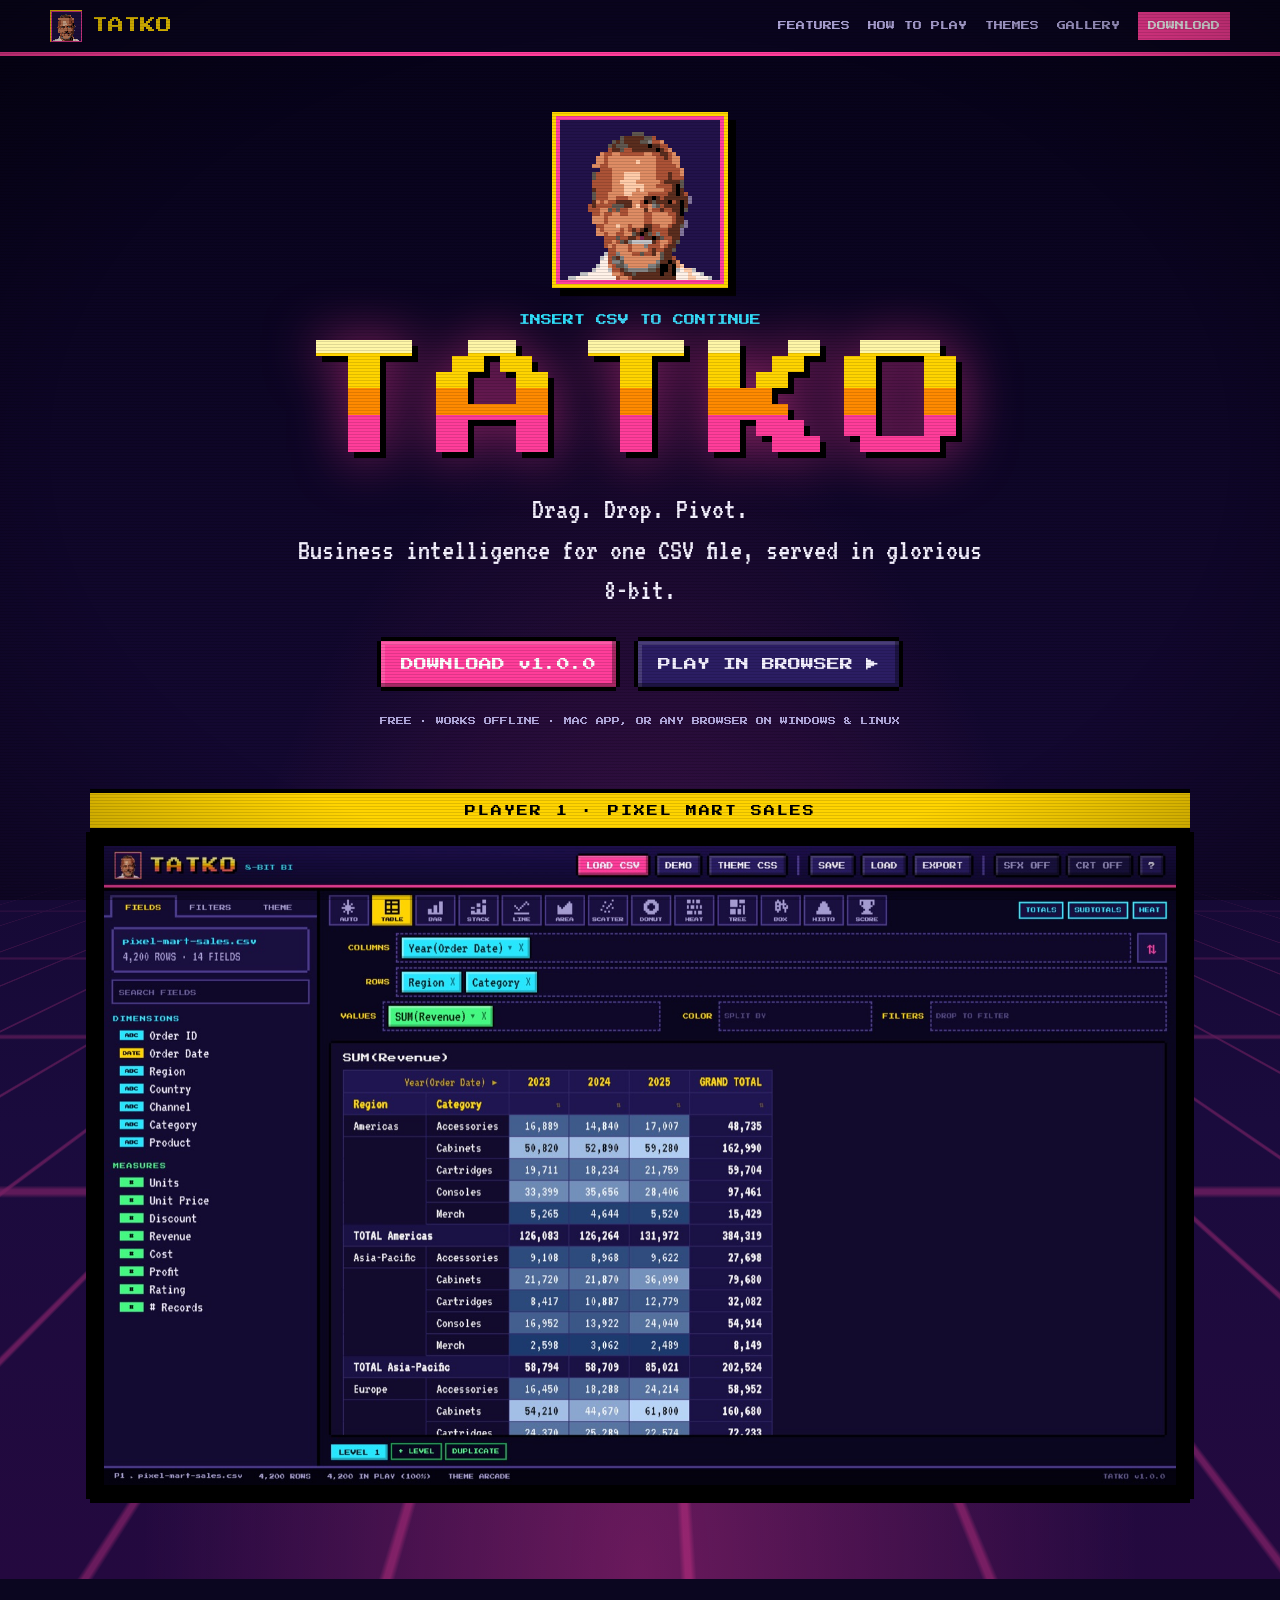
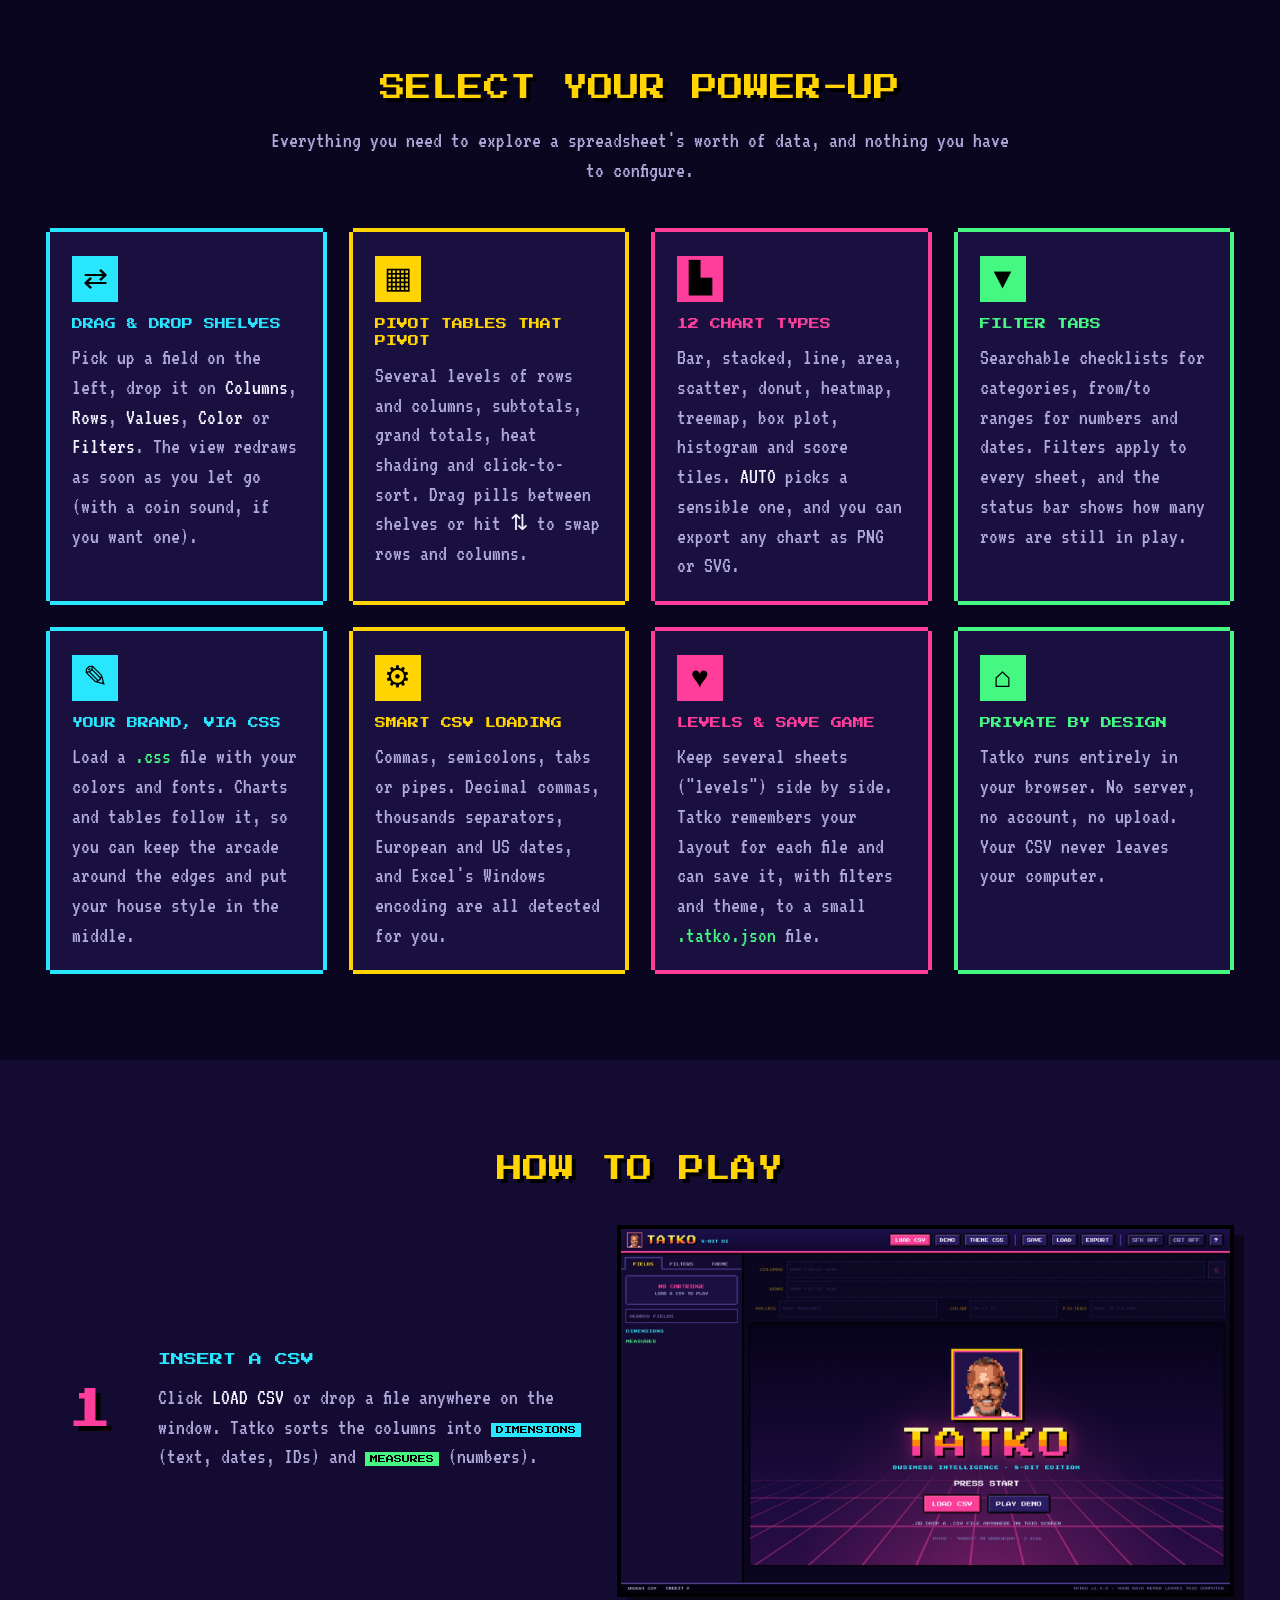
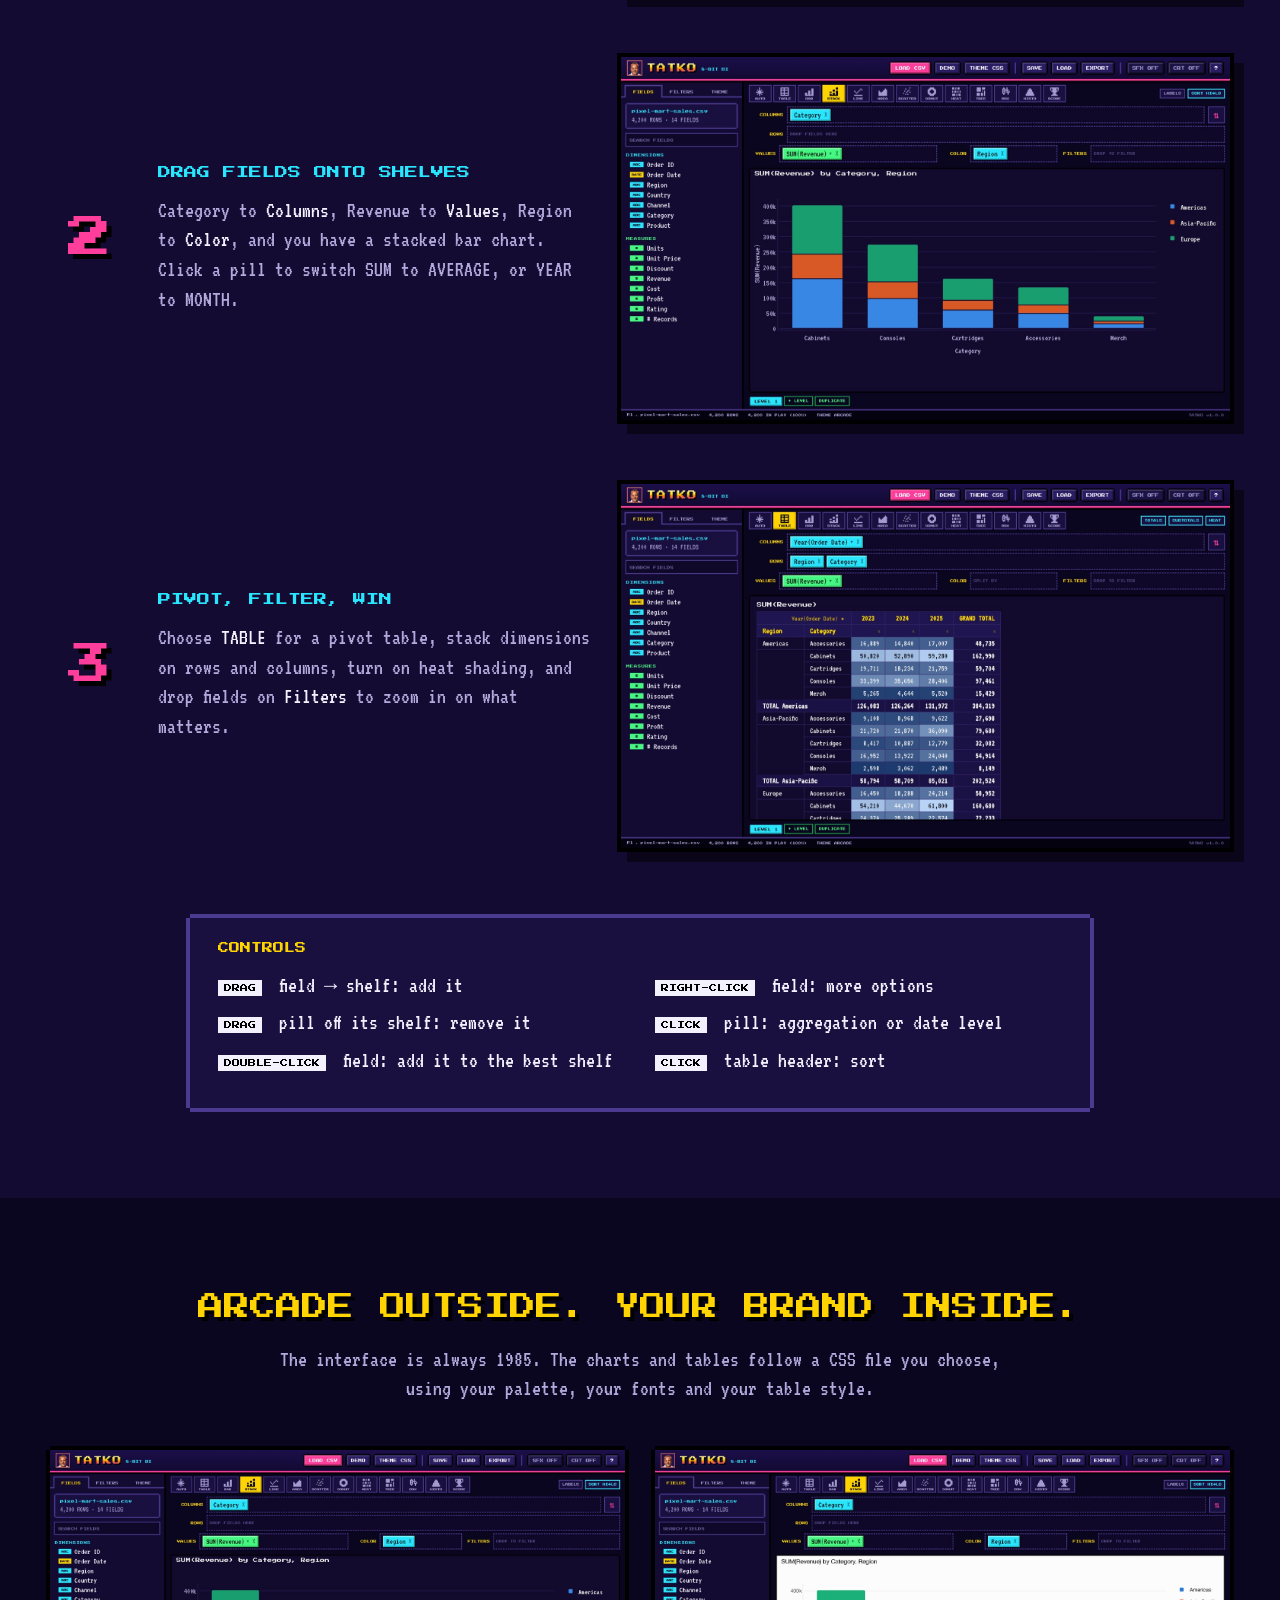
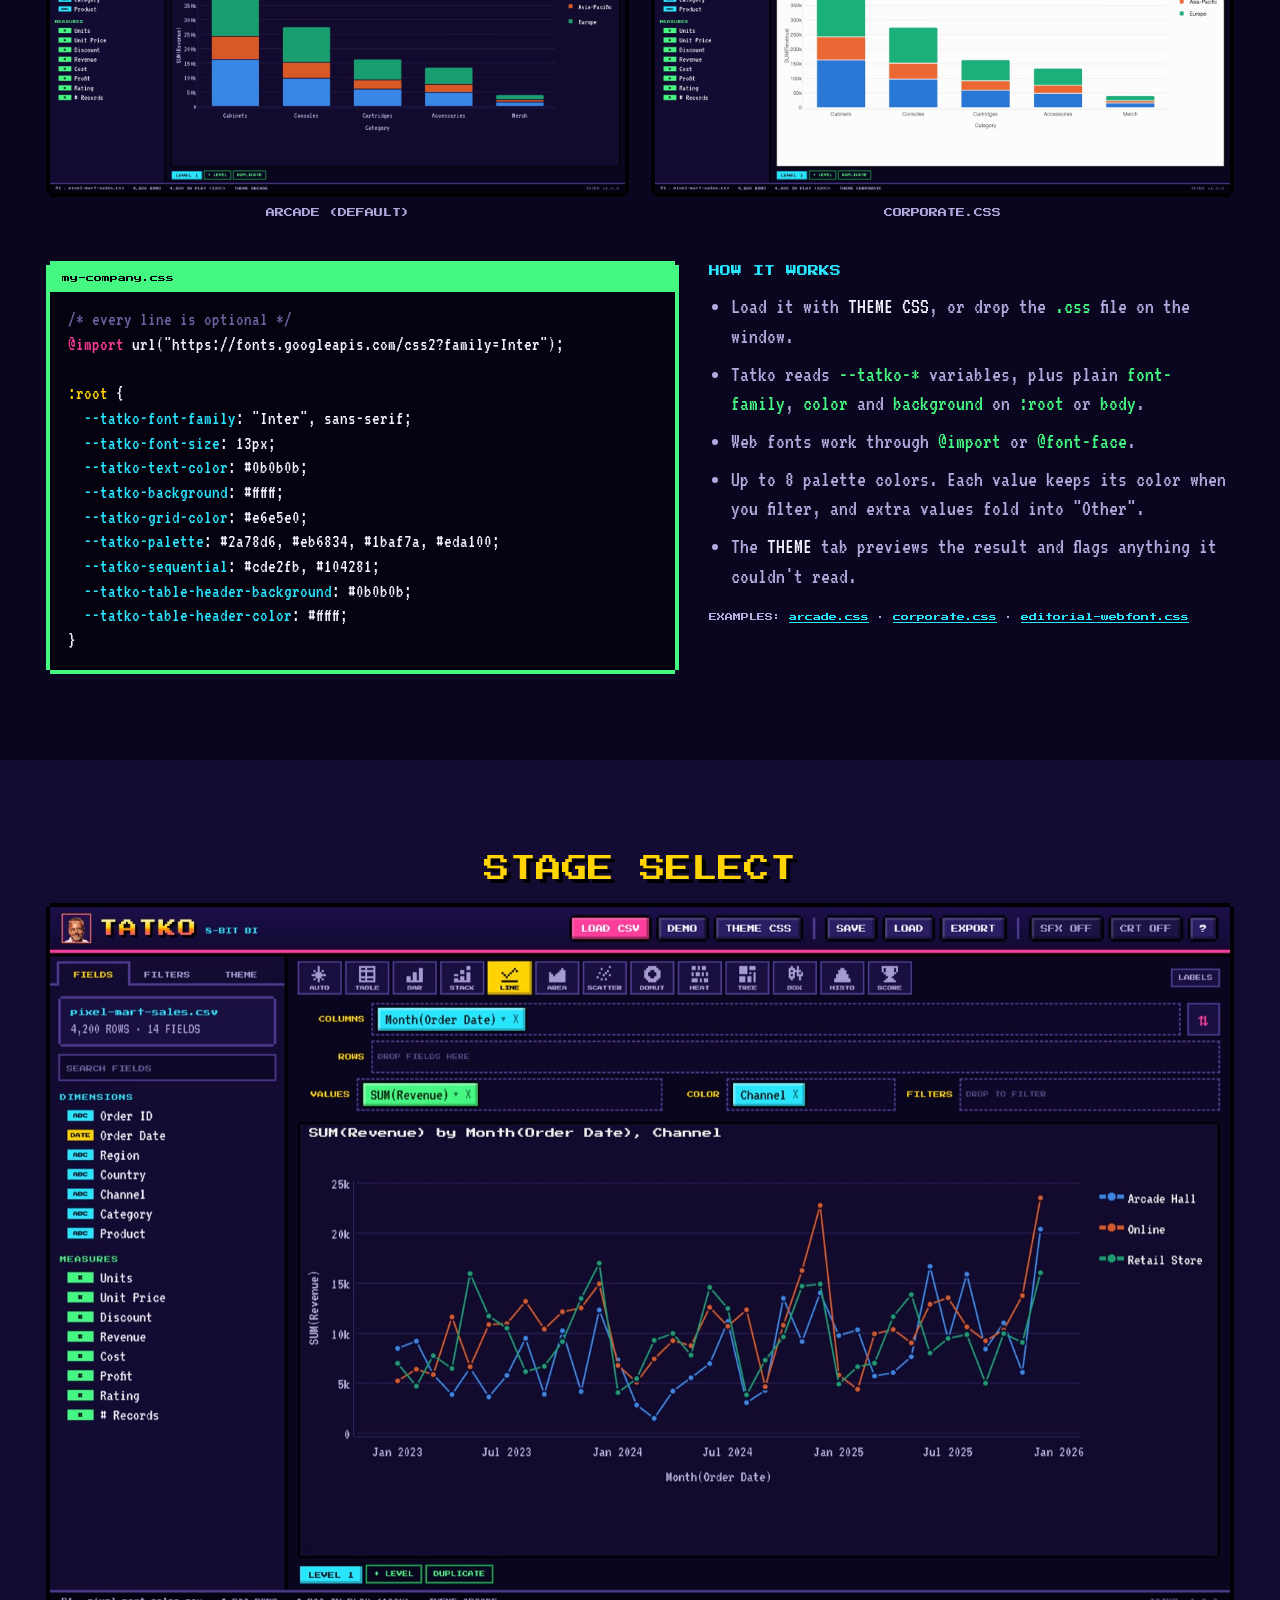
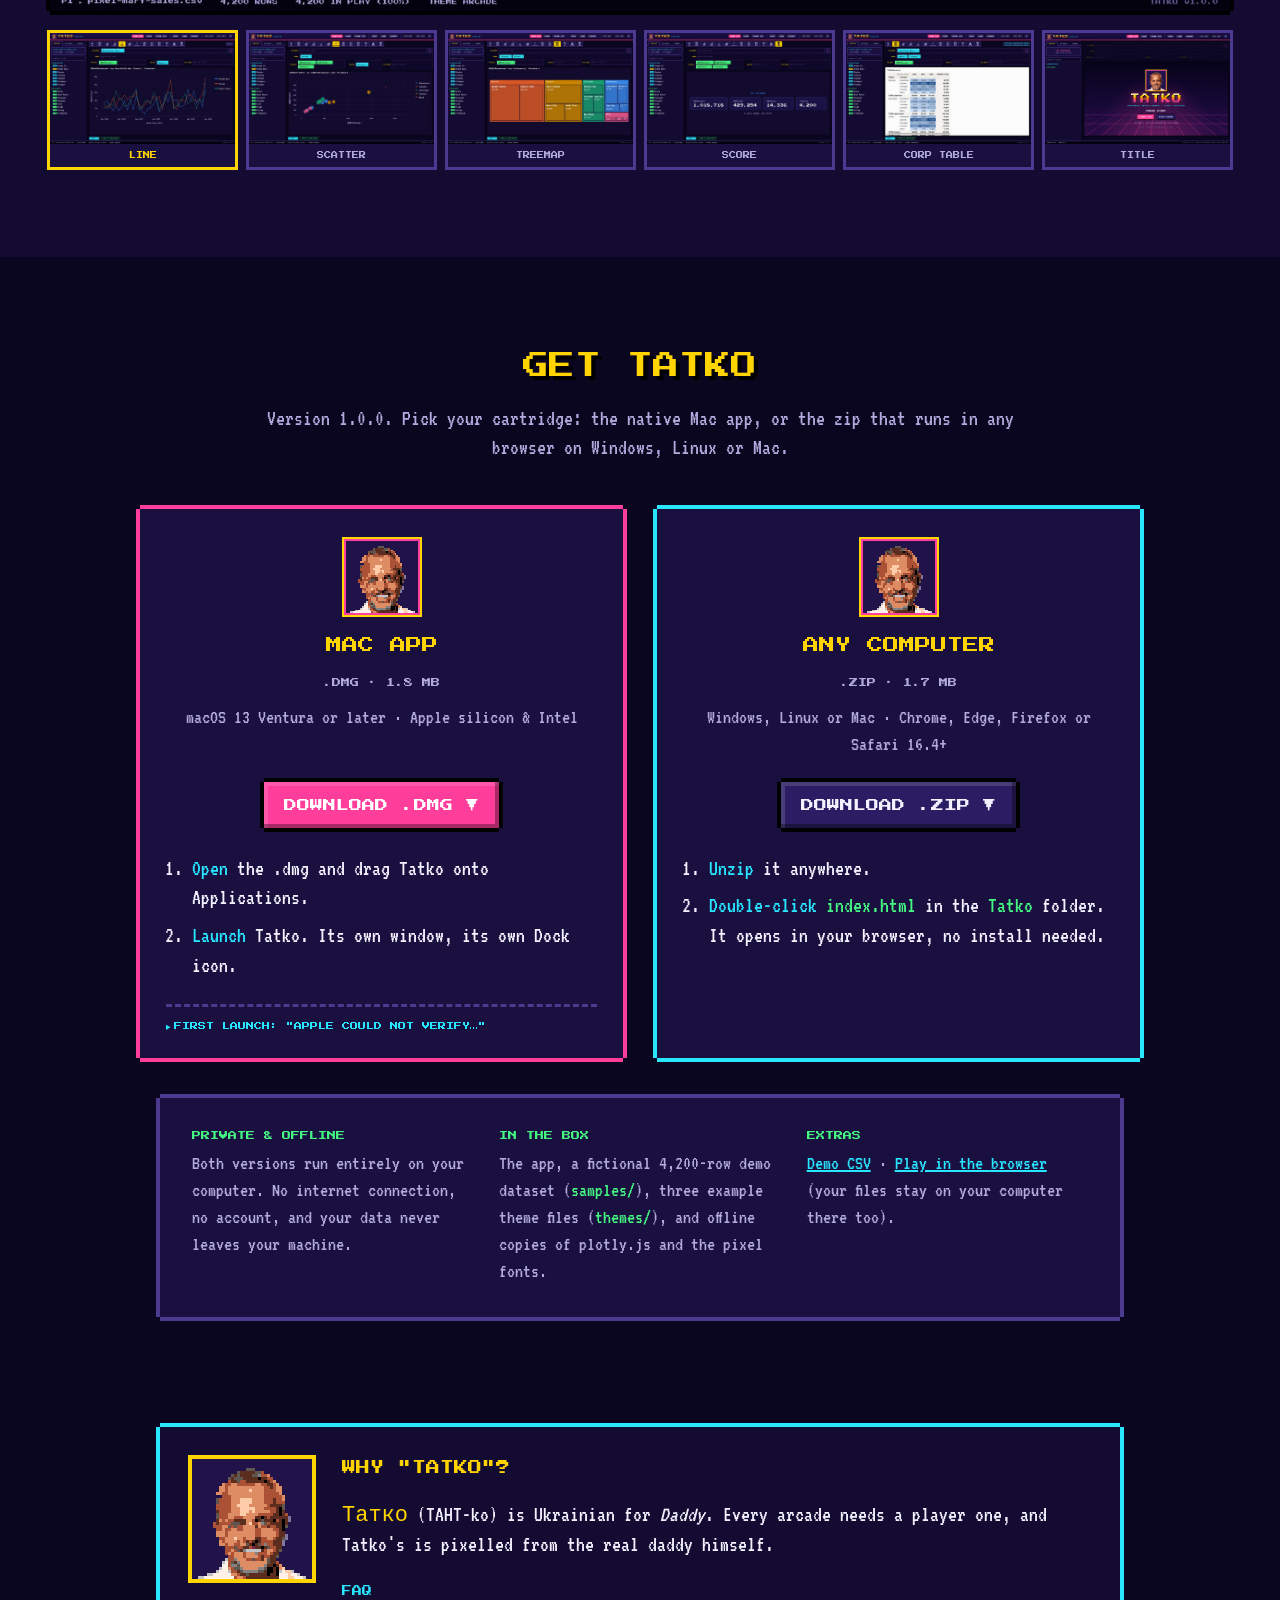
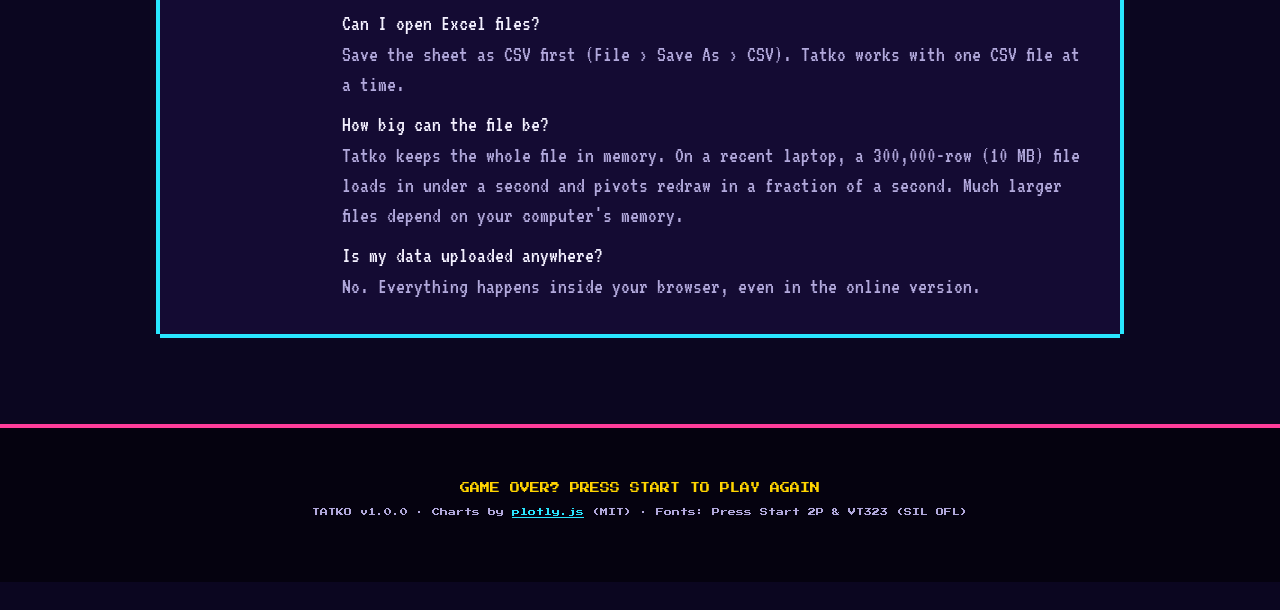
==== website/index.html @ 89f414cc "Tatko 1.0.0: 8-bit drag-and-drop BI for CSV files - Offline web app: CSV loading with type detection" ====
<!doctype html>
<html lang="en">
<head>
  <meta charset="utf-8">
  <meta name="viewport" content="width=device-width, initial-scale=1">
  <title>Tatko · 8-bit business intelligence for CSV files</title>
  <meta name="description" content="Tatko turns any CSV file into charts and pivot tables by drag and drop. Free, offline, private, and styled like a 1980s arcade game.">
  <meta property="og:title" content="Tatko · 8-bit BI for CSV files">
  <meta property="og:description" content="Drag. Drop. Pivot. Business intelligence for one CSV file, served in glorious 8-bit.">
  <meta property="og:image" content="assets/screens/table.jpg">
  <link rel="icon" href="assets/favicon.ico" sizes="any">
  <link rel="icon" type="image/png" sizes="32x32" href="assets/icon-32.png">
  <link rel="apple-touch-icon" href="assets/icon-180.png">
  <link rel="stylesheet" href="assets/fonts.css">
  <link rel="stylesheet" href="css/site.css">
</head>
<body>
  <a class="skip" href="#download">Skip to download</a>

  <header class="nav">
    <a class="nav-brand" href="#top"><img src="assets/icon-64.png" alt="" width="32" height="32"><span>TATKO</span></a>
    <nav class="nav-links" aria-label="Sections">
      <a href="#features">FEATURES</a>
      <a href="#how">HOW TO PLAY</a>
      <a href="#themes">THEMES</a>
      <a href="#gallery">GALLERY</a>
      <a class="nav-cta" href="#download">DOWNLOAD</a>
    </nav>
  </header>

  <main id="top">
    <!-- ============================================================ HERO -->
    <section class="hero">
      <div class="hero-grid" aria-hidden="true"></div>
      <div class="hero-inner">
        <img class="hero-sprite" src="assets/icon-256.png" alt="Tatko's pixel-art player one: a smiling man with grey hair and a white shirt" width="176" height="176">
        <p class="eyebrow blink">INSERT CSV TO CONTINUE</p>
        <h1 class="logo">TATKO</h1>
        <p class="tagline">Drag. Drop. Pivot.<br>Business intelligence for one CSV file, served in glorious <span class="nw">8-bit</span>.</p>
        <div class="cta-row">
          <a class="btn btn-primary big" href="#download">DOWNLOAD v<span data-version>1.0.0</span></a>
          <a class="btn big" href="play/index.html#demo&preset=table">PLAY IN BROWSER ▶</a>
        </div>
        <p class="fineprint">FREE · WORKS OFFLINE · MAC APP, OR ANY BROWSER ON WINDOWS &amp; LINUX</p>
      </div>
      <figure class="cabinet">
        <div class="cabinet-marquee">PLAYER 1 · PIXEL MART SALES</div>
        <div class="cabinet-screen"><img src="assets/screens/table.jpg" alt="Tatko pivot table: revenue by region and category in rows, years in columns, with heat shading, subtotals and grand totals" width="1600" height="955"></div>
      </figure>
    </section>

    <!-- ======================================================== FEATURES -->
    <section class="section" id="features">
      <h2 class="section-title"><span>SELECT YOUR POWER-UP</span></h2>
      <p class="lede">Everything you need to explore a spreadsheet's worth of data, and nothing you have to configure.</p>
      <div class="cards">
        <article class="card c-cyan">
          <div class="card-icon" aria-hidden="true">⇄</div>
          <h3>DRAG &amp; DROP SHELVES</h3>
          <p>Pick up a field on the left, drop it on <b>Columns</b>, <b>Rows</b>, <b>Values</b>, <b>Color</b> or <b>Filters</b>. The view redraws as soon as you let go (with a coin sound, if you want one).</p>
        </article>
        <article class="card c-yellow">
          <div class="card-icon" aria-hidden="true">▦</div>
          <h3>PIVOT TABLES THAT PIVOT</h3>
          <p>Several levels of rows and columns, subtotals, grand totals, heat shading and click-to-sort. Drag pills between shelves or hit <b>⇅</b> to swap rows and columns.</p>
        </article>
        <article class="card c-magenta">
          <div class="card-icon" aria-hidden="true">▙</div>
          <h3>12 CHART TYPES</h3>
          <p>Bar, stacked, line, area, scatter, donut, heatmap, treemap, box plot, histogram and score tiles. <b>AUTO</b> picks a sensible one, and you can export any chart as PNG or SVG.</p>
        </article>
        <article class="card c-green">
          <div class="card-icon" aria-hidden="true">▼</div>
          <h3>FILTER TABS</h3>
          <p>Searchable checklists for categories, from/to ranges for numbers and dates. Filters apply to every sheet, and the status bar shows how many rows are still in play.</p>
        </article>
        <article class="card c-cyan">
          <div class="card-icon" aria-hidden="true">✎</div>
          <h3>YOUR BRAND, VIA CSS</h3>
          <p>Load a <code>.css</code> file with your colors and fonts. Charts and tables follow it, so you can keep the arcade around the edges and put your house style in the middle.</p>
        </article>
        <article class="card c-yellow">
          <div class="card-icon" aria-hidden="true">⚙</div>
          <h3>SMART CSV LOADING</h3>
          <p>Commas, semicolons, tabs or pipes. Decimal commas, thousands separators, European and US dates, and Excel's Windows encoding are all detected for you.</p>
        </article>
        <article class="card c-magenta">
          <div class="card-icon" aria-hidden="true">♥</div>
          <h3>LEVELS &amp; SAVE GAME</h3>
          <p>Keep several sheets ("levels") side by side. Tatko remembers your layout for each file and can save it, with filters and theme, to a small <code>.tatko.json</code> file.</p>
        </article>
        <article class="card c-green">
          <div class="card-icon" aria-hidden="true">⌂</div>
          <h3>PRIVATE BY DESIGN</h3>
          <p>Tatko runs entirely in your browser. No server, no account, no upload. Your CSV never leaves your computer.</p>
        </article>
      </div>
    </section>

    <!-- ======================================================= HOW TO PLAY -->
    <section class="section alt" id="how">
      <h2 class="section-title"><span>HOW TO PLAY</span></h2>
      <ol class="steps">
        <li class="step">
          <div class="step-num">1</div>
          <div class="step-body">
            <h3>INSERT A CSV</h3>
            <p>Click <b>LOAD CSV</b> or drop a file anywhere on the window. Tatko sorts the columns into <span class="tag dim">DIMENSIONS</span> (text, dates, IDs) and <span class="tag mea">MEASURES</span> (numbers).</p>
          </div>
          <img src="assets/screens/splash.jpg" alt="Tatko title screen with a LOAD CSV button" loading="lazy" width="1600" height="955">
        </li>
        <li class="step">
          <div class="step-num">2</div>
          <div class="step-body">
            <h3>DRAG FIELDS ONTO SHELVES</h3>
            <p>Category to <b>Columns</b>, Revenue to <b>Values</b>, Region to <b>Color</b>, and you have a stacked bar chart. Click a pill to switch SUM to AVERAGE, or YEAR to MONTH.</p>
          </div>
          <img src="assets/screens/bar.jpg" alt="Stacked bar chart of revenue by category, split by region" loading="lazy" width="1600" height="955">
        </li>
        <li class="step">
          <div class="step-num">3</div>
          <div class="step-body">
            <h3>PIVOT, FILTER, WIN</h3>
            <p>Choose <b>TABLE</b> for a pivot table, stack dimensions on rows and columns, turn on heat shading, and drop fields on <b>Filters</b> to zoom in on what matters.</p>
          </div>
          <img src="assets/screens/table.jpg" alt="Pivot table with years in columns and region and category in rows" loading="lazy" width="1600" height="955">
        </li>
      </ol>
      <div class="controls">
        <h3>CONTROLS</h3>
        <ul>
          <li><kbd>DRAG</kbd> field → shelf: add it</li>
          <li><kbd>DRAG</kbd> pill off its shelf: remove it</li>
          <li><kbd>DOUBLE-CLICK</kbd> field: add it to the best shelf</li>
          <li><kbd>RIGHT-CLICK</kbd> field: more options</li>
          <li><kbd>CLICK</kbd> pill: aggregation or date level</li>
          <li><kbd>CLICK</kbd> table header: sort</li>
        </ul>
      </div>
    </section>

    <!-- ============================================================ THEMES -->
    <section class="section" id="themes">
      <h2 class="section-title"><span>ARCADE OUTSIDE. YOUR BRAND INSIDE.</span></h2>
      <p class="lede">The interface is always 1985. The charts and tables follow a CSS file you choose, using your palette, your fonts and your table style.</p>
      <div class="theme-split">
        <figure class="shot"><img src="assets/screens/bar.jpg" alt="Stacked bar chart in the default Arcade theme" loading="lazy" width="1600" height="955"><figcaption>ARCADE (DEFAULT)</figcaption></figure>
        <figure class="shot"><img src="assets/screens/corporate.jpg" alt="The same chart in the light Corporate theme" loading="lazy" width="1600" height="955"><figcaption>CORPORATE.CSS</figcaption></figure>
      </div>
      <div class="theme-code">
        <div class="code-box">
          <div class="code-head">my-company.css</div>
<pre><code><span class="c">/* every line is optional */</span>
<span class="k">@import</span> url("https://fonts.googleapis.com/css2?family=Inter");

<span class="s">:root</span> {
  <span class="p">--tatko-font-family</span>: "Inter", sans-serif;
  <span class="p">--tatko-font-size</span>: 13px;
  <span class="p">--tatko-text-color</span>: #0b0b0b;
  <span class="p">--tatko-background</span>: #ffffff;
  <span class="p">--tatko-grid-color</span>: #e6e5e0;
  <span class="p">--tatko-palette</span>: #2a78d6, #eb6834, #1baf7a, #eda100;
  <span class="p">--tatko-sequential</span>: #cde2fb, #104281;
  <span class="p">--tatko-table-header-background</span>: #0b0b0b;
  <span class="p">--tatko-table-header-color</span>: #ffffff;
}</code></pre>
        </div>
        <div class="theme-notes">
          <h3>HOW IT WORKS</h3>
          <ul>
            <li>Load it with <b>THEME CSS</b>, or drop the <code>.css</code> file on the window.</li>
            <li>Tatko reads <code>--tatko-*</code> variables, plus plain <code>font-family</code>, <code>color</code> and <code>background</code> on <code>:root</code> or <code>body</code>.</li>
            <li>Web fonts work through <code>@import</code> or <code>@font-face</code>.</li>
            <li>Up to 8 palette colors. Each value keeps its color when you filter, and extra values fold into "Other".</li>
            <li>The <b>THEME</b> tab previews the result and flags anything it couldn't read.</li>
          </ul>
          <p class="dl-themes">EXAMPLES:
            <a href="download/arcade.css" download>arcade.css</a> ·
            <a href="download/corporate.css" download>corporate.css</a> ·
            <a href="download/editorial-webfont.css" download>editorial-webfont.css</a></p>
        </div>
      </div>
    </section>

    <!-- =========================================================== GALLERY -->
    <section class="section alt" id="gallery">
      <h2 class="section-title"><span>STAGE SELECT</span></h2>
      <div class="gallery">
        <figure class="gallery-main"><img id="galleryMain" src="assets/screens/line.jpg" alt="Line chart of monthly revenue by sales channel" width="1600" height="955"></figure>
        <div class="gallery-thumbs" role="list">
          <button class="thumb is-active" role="listitem" data-src="assets/screens/line.jpg" data-alt="Line chart of monthly revenue by sales channel"><img src="assets/screens/line.jpg" alt="" loading="lazy" width="1600" height="955"><span>LINE</span></button>
          <button class="thumb" role="listitem" data-src="assets/screens/scatter.jpg" data-alt="Scatter plot of profit versus revenue per product, sized by units"><img src="assets/screens/scatter.jpg" alt="" loading="lazy" width="1600" height="955"><span>SCATTER</span></button>
          <button class="thumb" role="listitem" data-src="assets/screens/treemap.jpg" data-alt="Treemap of revenue by category and product"><img src="assets/screens/treemap.jpg" alt="" loading="lazy" width="1600" height="955"><span>TREEMAP</span></button>
          <button class="thumb" role="listitem" data-src="assets/screens/kpi.jpg" data-alt="Score tiles showing total revenue, profit, units and record count"><img src="assets/screens/kpi.jpg" alt="" loading="lazy" width="1600" height="955"><span>SCORE</span></button>
          <button class="thumb" role="listitem" data-src="assets/screens/corporate-table.jpg" data-alt="Pivot table in the Corporate theme"><img src="assets/screens/corporate-table.jpg" alt="" loading="lazy" width="1600" height="955"><span>CORP TABLE</span></button>
          <button class="thumb" role="listitem" data-src="assets/screens/splash.jpg" data-alt="Tatko title screen"><img src="assets/screens/splash.jpg" alt="" loading="lazy" width="1600" height="955"><span>TITLE</span></button>
        </div>
      </div>
    </section>

    <!-- ========================================================== DOWNLOAD -->
    <section class="section" id="download">
      <h2 class="section-title"><span>GET TATKO</span></h2>
      <p class="lede">Version <span data-version>1.0.0</span>. Pick your cartridge: the native Mac app, or the zip that runs in any browser on Windows, Linux or Mac.</p>
      <div class="platforms">
        <article class="platform p-mac">
          <img src="assets/icon-128.png" alt="" width="80" height="80" class="dl-icon">
          <h3>MAC APP</h3>
          <p class="dl-meta">.DMG · <span data-size-dmg>1.8 MB</span></p>
          <p class="platform-for">macOS 13 Ventura or later · Apple silicon &amp; Intel</p>
          <a class="btn btn-primary big" href="download/Tatko-latest.dmg" download>DOWNLOAD .DMG ▼</a>
          <ol class="install">
            <li><b>Open</b> the .dmg and drag Tatko onto Applications.</li>
            <li><b>Launch</b> Tatko. Its own window, its own Dock icon.</li>
          </ol>
          <details class="gatekeeper">
            <summary>FIRST LAUNCH: "APPLE COULD NOT VERIFY…"</summary>
            <p>Tatko isn't notarized by Apple yet, so macOS asks you to confirm once. Click <b>Done</b>, open <b>System Settings › Privacy &amp; Security</b>, scroll down and click <b>Open Anyway</b> next to Tatko. You won't be asked again.</p>
          </details>
        </article>
        <article class="platform p-zip">
          <img src="assets/icon-128.png" alt="" width="80" height="80" class="dl-icon">
          <h3>ANY COMPUTER</h3>
          <p class="dl-meta">.ZIP · <span data-size>1.7 MB</span></p>
          <p class="platform-for">Windows, Linux or Mac · Chrome, Edge, Firefox or Safari 16.4+</p>
          <a class="btn big" href="download/Tatko-latest.zip" download>DOWNLOAD .ZIP ▼</a>
          <ol class="install">
            <li><b>Unzip</b> it anywhere.</li>
            <li><b>Double-click</b> <code>index.html</code> in the <code>Tatko</code> folder. It opens in your browser, no install needed.</li>
          </ol>
        </article>
      </div>
      <div class="download dl-extra">
        <div class="dl-grid">
          <div>
            <h3>PRIVATE &amp; OFFLINE</h3>
            <p>Both versions run entirely on your computer. No internet connection, no account, and your data never leaves your machine.</p>
          </div>
          <div>
            <h3>IN THE BOX</h3>
            <p>The app, a fictional 4,200-row demo dataset (<code>samples/</code>), three example theme files (<code>themes/</code>), and offline copies of plotly.js and the pixel fonts.</p>
          </div>
          <div>
            <h3>EXTRAS</h3>
            <p><a href="download/pixel-mart-sales.csv" download>Demo CSV</a> · <a href="play/index.html">Play in the browser</a> (your files stay on your computer there too).</p>
          </div>
        </div>
      </div>
    </section>

    <!-- ============================================================ ABOUT -->
    <section class="section about">
      <div class="about-box">
        <img src="assets/tatko-sprite.png" alt="" width="120" height="120" class="about-sprite">
        <div>
          <h2>WHY "TATKO"?</h2>
          <p><b lang="uk">Татко</b> (TAHT-ko) is Ukrainian for <i>Daddy</i>. Every arcade needs a player one, and Tatko's is pixelled from the real daddy himself.</p>
          <h3>FAQ</h3>
          <dl class="faq">
            <dt>Can I open Excel files?</dt><dd>Save the sheet as CSV first (File › Save As › CSV). Tatko works with one CSV file at a time.</dd>
            <dt>How big can the file be?</dt><dd>Tatko keeps the whole file in memory. On a recent laptop, a 300,000-row (10 MB) file loads in under a second and pivots redraw in a fraction of a second. Much larger files depend on your computer's memory.</dd>
            <dt>Is my data uploaded anywhere?</dt><dd>No. Everything happens inside your browser, even in the online version.</dd>
          </dl>
        </div>
      </div>
    </section>
  </main>

  <footer class="footer">
    <p class="blink">GAME OVER? PRESS START TO PLAY AGAIN</p>
    <p>TATKO v<span data-version>1.0.0</span> · Charts by <a href="https://plotly.com/javascript/">plotly.js</a> (MIT) · Fonts: Press Start 2P &amp; VT323 (SIL OFL)</p>
  </footer>

  <div class="crt" aria-hidden="true"></div>
  <div id="cheat" class="cheat" hidden>+30 LIVES</div>

  <script>
    // Gallery: click a thumbnail to show it big.
    document.querySelectorAll('.thumb').forEach(function (b) {
      b.addEventListener('click', function () {
        var main = document.getElementById('galleryMain');
        main.src = b.dataset.src; main.alt = b.dataset.alt;
        document.querySelectorAll('.thumb').forEach(function (t) { t.classList.toggle('is-active', t === b); });
      });
    });
    // You know the code.
    (function () {
      var seq = ['ArrowUp','ArrowUp','ArrowDown','ArrowDown','ArrowLeft','ArrowRight','ArrowLeft','ArrowRight','b','a'], pos = 0;
      window.addEventListener('keydown', function (e) {
        pos = e.key === seq[pos] ? pos + 1 : (e.key === seq[0] ? 1 : 0);
        if (pos === seq.length) {
          pos = 0;
          var c = document.getElementById('cheat'); c.hidden = false;
          setTimeout(function () { c.hidden = true; }, 2200);
        }
      });
    })();
  </script>
</body>
</html>
---- website/assets/fonts.css ----
/* Generated by tools/build.py - fonts under the SIL Open Font License (see fonts/). */
@font-face { font-family: 'Press Start 2P'; src: url([data-uri]) format('truetype'); font-display: block; }
@font-face { font-family: 'VT323'; src: url([data-uri]) format('truetype'); font-display: block; }
---- website/css/site.css ----
/* Tatko website - same arcade palette as the app. */
:root {
  --bg: #0b0620;
  --bg2: #140b33;
  --panel: #1a1040;
  --border: #4b3a8f;
  --ink: #f4f1ff;
  --ink-dim: #b2a9dc;
  --cyan: #29e6ff;
  --green: #45f882;
  --yellow: #ffd400;
  --magenta: #ff3d9a;
  --px: 4px;
  --pixel: 'Press Start 2P', 'Courier New', monospace;
  --term: 'VT323', 'Courier New', monospace;
  color-scheme: dark;
}
* { box-sizing: border-box; }
html { scroll-behavior: smooth; }
body {
  margin: 0; background: var(--bg); color: var(--ink);
  font-family: var(--term); font-size: 22px; line-height: 1.35;
  overflow-x: hidden;
}
img { max-width: 100%; height: auto; display: block; }
a { color: var(--cyan); }
a:hover { color: var(--yellow); }
code { font-family: var(--term); color: var(--green); }
:focus-visible { outline: 3px solid var(--yellow); outline-offset: 3px; }
::selection { background: var(--magenta); color: #fff; }
.skip { position: absolute; left: -999px; top: 8px; background: var(--yellow); color: #000; padding: 8px; font-family: var(--pixel); font-size: 10px; z-index: 100; }
.skip:focus { left: 8px; }
.blink { animation: blink 1.1s steps(1) infinite; }
@keyframes blink { 50% { opacity: 0; } }

.px, .btn, .card, .code-box, .download, .about-box, .cabinet-screen, .shot img, .gallery-main, .controls {
  --pc: var(--border);
  box-shadow: 0 calc(-1 * var(--px)) 0 0 var(--pc), 0 var(--px) 0 0 var(--pc), calc(-1 * var(--px)) 0 0 0 var(--pc), var(--px) 0 0 0 var(--pc);
}

/* nav */
.nav {
  position: sticky; top: 0; z-index: 50; display: flex; align-items: center; gap: 20px;
  padding: 10px max(16px, calc((100vw - 1180px) / 2));
  background: rgba(11, 6, 32, .92); border-bottom: 4px solid var(--magenta); backdrop-filter: blur(4px);
}
.nav-brand { display: flex; align-items: center; gap: 10px; text-decoration: none; font-family: var(--pixel); font-size: 16px; color: var(--yellow); }
.nav-brand img { image-rendering: pixelated; }
.nav-links { display: flex; gap: 18px; margin-left: auto; align-items: center; flex-wrap: wrap; }
.nav-links a { font-family: var(--pixel); font-size: 9px; color: var(--ink-dim); text-decoration: none; }
.nav-links a:hover { color: var(--yellow); }
.nav-links .nav-cta { color: #fff; background: var(--magenta); padding: 8px 10px; }

/* buttons */
.btn {
  --pc: #000; display: inline-block; font-family: var(--pixel); font-size: 11px; line-height: 1; text-decoration: none;
  color: var(--ink); background: #2b1d63; padding: 13px 16px 12px; margin: var(--px);
  box-shadow: 0 calc(-1 * var(--px)) 0 0 var(--pc), 0 var(--px) 0 0 var(--pc), calc(-1 * var(--px)) 0 0 0 var(--pc), var(--px) 0 0 0 var(--pc),
              inset -4px -4px 0 rgba(0, 0, 0, .35), inset 4px 4px 0 rgba(255, 255, 255, .14);
}
.btn:hover { color: var(--yellow); background: #3a2783; }
.btn:active { transform: translateY(2px); }
.btn-primary { background: var(--magenta); color: #fff; }
.btn-primary:hover { background: #ff63b0; color: #fff; }
.btn.big { font-size: 13px; padding: 17px 20px 16px; }

/* hero */
.hero { position: relative; overflow: hidden; padding: 56px 16px 80px; text-align: center;
  background: radial-gradient(ellipse at 50% 100%, rgba(255, 61, 154, .32), transparent 55%), linear-gradient(180deg, #07031a 0%, #1a0b3d 70%, #24093f 100%); }
.hero-grid {
  position: absolute; left: -50%; right: -50%; bottom: 0; height: 46%;
  background-image: linear-gradient(rgba(255, 61, 154, .7) 2px, transparent 2px), linear-gradient(90deg, rgba(255, 61, 154, .7) 2px, transparent 2px);
  background-size: 56px 56px; transform: perspective(300px) rotateX(62deg); transform-origin: 50% 0;
  animation: grid 1.3s linear infinite; opacity: .45; mask-image: linear-gradient(transparent, #000 35%);
}
@keyframes grid { to { background-position: 0 56px; } }
.hero-inner, .cabinet { position: relative; }
.hero-sprite { margin: 0 auto; width: 176px; image-rendering: pixelated; filter: drop-shadow(8px 8px 0 #000); animation: bob 1.6s steps(2) infinite; }
@keyframes bob { 50% { transform: translateY(-8px); } }
.eyebrow { font-family: var(--pixel); font-size: 11px; color: var(--cyan); margin: 26px 0 8px; }
.logo {
  margin: 0; font-family: var(--pixel); font-weight: normal; font-size: clamp(54px, 12vw, 128px); letter-spacing: 8px; line-height: 1.05;
  background: repeating-linear-gradient(180deg, #fff6a8 0 12%, var(--yellow) 12% 38%, #ff8a00 38% 58%, var(--magenta) 58% 100%);
  -webkit-background-clip: text; background-clip: text; color: transparent;
  filter: drop-shadow(6px 6px 0 #000) drop-shadow(0 0 26px rgba(255, 61, 154, .55));
}
.tagline { font-size: clamp(22px, 3vw, 30px); max-width: 760px; margin: 18px auto 26px; }
.cta-row { display: flex; gap: 14px; justify-content: center; flex-wrap: wrap; }
.fineprint { font-family: var(--pixel); font-size: 8px; line-height: 2; color: var(--ink-dim); margin-top: 22px; }

.cabinet { max-width: 1100px; margin: 64px auto 0; }
.cabinet-marquee {
  font-family: var(--pixel); font-size: 11px; color: #000; background: var(--yellow); padding: 12px; letter-spacing: 2px;
  box-shadow: 0 -4px 0 #000, inset 0 -4px 0 rgba(0, 0, 0, .2);
}
.cabinet-screen { --pc: #000; background: #000; padding: 14px; }
.cabinet-screen img { width: 100%; }

/* sections */
.section { padding: 90px max(16px, calc((100vw - 1180px) / 2)); }
.section.alt { background: var(--bg2); }
.section-title { font-family: var(--pixel); font-weight: normal; font-size: clamp(16px, 2.6vw, 26px); color: var(--yellow); text-align: center; margin: 0 0 18px; line-height: 1.5; }
.section-title span { text-shadow: 4px 4px 0 #000; }
.lede { text-align: center; color: var(--ink-dim); max-width: 760px; margin: 0 auto 46px; }

.cards { display: grid; grid-template-columns: repeat(auto-fit, minmax(250px, 1fr)); gap: 30px; }
.card { background: var(--panel); padding: 24px 22px 20px; }
.card h3 { font-family: var(--pixel); font-weight: normal; font-size: 11px; line-height: 1.6; margin: 14px 0 10px; }
.card p { margin: 0; color: var(--ink-dim); }
.card b { color: var(--ink); font-weight: normal; }
.card-icon { width: 46px; height: 46px; display: flex; align-items: center; justify-content: center; font-size: 30px; color: #000; }
.c-cyan { --pc: var(--cyan); } .c-cyan .card-icon { background: var(--cyan); } .c-cyan h3 { color: var(--cyan); }
.c-yellow { --pc: var(--yellow); } .c-yellow .card-icon { background: var(--yellow); } .c-yellow h3 { color: var(--yellow); }
.c-magenta { --pc: var(--magenta); } .c-magenta .card-icon { background: var(--magenta); } .c-magenta h3 { color: var(--magenta); }
.c-green { --pc: var(--green); } .c-green .card-icon { background: var(--green); } .c-green h3 { color: var(--green); }

/* steps */
.steps { list-style: none; padding: 0; margin: 40px 0 0; display: grid; gap: 64px; }
.step { display: grid; grid-template-columns: 80px minmax(0, 1fr) minmax(0, 1.4fr); gap: 28px; align-items: center; }
.step img { box-shadow: 0 0 0 4px #000, 10px 10px 0 4px rgba(0, 0, 0, .5); }
.step-num { font-family: var(--pixel); font-size: 44px; color: var(--magenta); text-shadow: 5px 5px 0 #000; text-align: center; }
.step h3 { font-family: var(--pixel); font-weight: normal; font-size: 13px; color: var(--cyan); margin: 0 0 12px; line-height: 1.6; }
.step p { margin: 0; color: var(--ink-dim); }
.step b { color: var(--ink); font-weight: normal; }
.tag { font-family: var(--pixel); font-size: 8px; padding: 3px 5px; color: #000; white-space: nowrap; }
.tag.dim { background: var(--cyan); } .tag.mea { background: var(--green); }
.controls { --pc: var(--border); background: var(--panel); margin: 70px auto 0; max-width: 900px; padding: 24px 28px; }
.controls h3 { font-family: var(--pixel); font-weight: normal; font-size: 11px; color: var(--yellow); margin: 0 0 14px; }
.controls ul { margin: 0; padding: 0; list-style: none; columns: 2 300px; column-gap: 30px; }
.controls li { margin-bottom: 8px; break-inside: avoid; }
kbd { font-family: var(--pixel); font-size: 8px; background: var(--ink); color: #000; padding: 4px 6px; margin-right: 8px; }

/* themes */
.theme-split { display: grid; grid-template-columns: 1fr 1fr; gap: 30px; margin-bottom: 46px; }
.shot { margin: 0; }
.shot img { --pc: #000; }
.shot figcaption { font-family: var(--pixel); font-size: 9px; color: var(--ink-dim); margin-top: 14px; text-align: center; }
.theme-code { display: grid; grid-template-columns: minmax(0, 1.2fr) minmax(0, 1fr); gap: 34px; align-items: start; }
.code-box { --pc: var(--green); background: #05020f; }
.code-head { font-family: var(--pixel); font-size: 8px; color: #000; background: var(--green); padding: 8px 12px; }
.code-box pre { margin: 0; padding: 16px 18px; overflow-x: auto; font-size: 19px; line-height: 1.3; }
.code-box code { color: var(--ink); }
.code-box .c { color: #6c62a0; } .code-box .k { color: var(--magenta); } .code-box .s { color: var(--yellow); } .code-box .p { color: var(--cyan); }
.theme-notes h3 { font-family: var(--pixel); font-weight: normal; font-size: 11px; color: var(--cyan); margin: 0 0 12px; }
.theme-notes ul { margin: 0; padding-left: 22px; color: var(--ink-dim); }
.theme-notes li { margin-bottom: 8px; }
.theme-notes b { color: var(--ink); font-weight: normal; }
.dl-themes { font-family: var(--pixel); font-size: 8px; line-height: 2.2; color: var(--ink-dim); margin-top: 18px; }

/* gallery */
.gallery { display: grid; gap: 22px; }
.gallery-main { --pc: #000; margin: 0; background: #000; }
.gallery-thumbs { display: grid; grid-template-columns: repeat(6, 1fr); gap: 14px; }
.thumb { padding: 0; border: 0; background: var(--panel); cursor: pointer; color: var(--ink-dim); box-shadow: 0 0 0 3px var(--border); }
.thumb span { display: block; font-family: var(--pixel); font-size: 7px; padding: 8px 4px; }
.thumb:hover, .thumb.is-active { box-shadow: 0 0 0 3px var(--yellow); color: var(--yellow); }
.thumb img { aspect-ratio: 1600 / 955; object-fit: cover; }

/* download */
.download { --pc: var(--magenta); background: var(--panel); max-width: 960px; margin: 0 auto; padding: 32px; }
.download-main { display: flex; align-items: center; gap: 22px; flex-wrap: wrap; }
.download-main .btn { margin-left: auto; }
.dl-icon { image-rendering: pixelated; }
.dl-name { font-family: var(--pixel); font-size: 18px; color: var(--yellow); }
.dl-meta { font-family: var(--pixel); font-size: 9px; color: var(--ink-dim); margin-top: 10px; }
.install { margin: 30px 0; padding-left: 26px; }
.install li { margin-bottom: 8px; }
.install b { color: var(--cyan); font-weight: normal; }
.dl-grid { display: grid; grid-template-columns: repeat(3, 1fr); gap: 26px; border-top: 3px dashed var(--border); padding-top: 22px; }
.dl-grid h3 { font-family: var(--pixel); font-weight: normal; font-size: 9px; color: var(--green); margin: 0 0 8px; }
.dl-grid p { margin: 0; font-size: 20px; color: var(--ink-dim); }

/* about */
.about { padding-top: 20px; }
.about-box { --pc: var(--cyan); background: var(--bg2); max-width: 960px; margin: 0 auto; padding: 32px; display: grid; grid-template-columns: 120px 1fr; gap: 30px; }
.about-sprite { image-rendering: pixelated; box-shadow: 0 0 0 4px var(--yellow); }
.about-box h2 { font-family: var(--pixel); font-weight: normal; font-size: 14px; color: var(--yellow); margin: 0 0 14px; }
.about-box h3 { font-family: var(--pixel); font-weight: normal; font-size: 10px; color: var(--cyan); margin: 26px 0 10px; }
.about-box b { color: var(--yellow); font-weight: normal; }
.faq { margin: 0; }
.faq dt { color: var(--ink); margin-top: 10px; }
.faq dd { margin: 2px 0 0; color: var(--ink-dim); }

.footer { text-align: center; padding: 44px 16px 56px; border-top: 4px solid var(--magenta); background: #05020f; }
.footer p { font-family: var(--pixel); font-size: 8px; line-height: 2; color: var(--ink-dim); margin: 6px 0; }
.footer .blink { color: var(--yellow); font-size: 10px; }

.crt { position: fixed; inset: 0; pointer-events: none; z-index: 60;
  background: repeating-linear-gradient(180deg, transparent 0 2px, rgba(0, 0, 0, .12) 2px 3px), radial-gradient(ellipse at center, transparent 65%, rgba(0, 0, 0, .35) 100%); }
.cheat { position: fixed; left: 50%; top: 40%; transform: translate(-50%, -50%); z-index: 70; font-family: var(--pixel); font-size: 34px; color: var(--yellow); text-shadow: 5px 5px 0 var(--magenta); animation: blink .3s steps(1) infinite; }

@media (max-width: 900px) {
  .step { grid-template-columns: 56px 1fr; }
  .step img { grid-column: 1 / -1; }
  .step-num { font-size: 30px; }
  .theme-split, .theme-code { grid-template-columns: 1fr; }
  .gallery-thumbs { grid-template-columns: repeat(3, 1fr); }
  .dl-grid { grid-template-columns: 1fr; }
}
@media (max-width: 640px) {
  body { font-size: 20px; }
  .nav { flex-wrap: wrap; gap: 8px; }
  .nav-links { margin-left: 0; gap: 12px; }
  .nav-links a:not(.nav-cta) { display: none; }
  .section { padding-top: 64px; padding-bottom: 64px; }
  .about-box { grid-template-columns: 1fr; }
  .download, .about-box { padding: 22px 18px; }
  .download-main .btn { margin-left: var(--px); }
  .hero-sprite { width: 132px; }
}
@media (prefers-reduced-motion: reduce) {
  *, *::before, *::after { animation: none !important; scroll-behavior: auto !important; }
}
.nw { white-space: nowrap; }
.theme-code > *, .theme-split > *, .step > *, .cards > * { min-width: 0; }
@media (max-width: 900px) {
  .theme-split, .theme-code { grid-template-columns: minmax(0, 1fr); }
}
@media (max-width: 640px) {
  .cabinet-marquee { font-size: 8px; letter-spacing: 0; }
  .logo { letter-spacing: 2px; }
  .code-box pre { font-size: 16px; }
}

/* platform download cards */
.platforms { display: grid; grid-template-columns: repeat(2, minmax(0, 1fr)); gap: 34px; max-width: 1000px; margin: 0 auto 40px; }
.platform { --pc: var(--magenta); background: var(--panel); padding: 28px 26px 24px; text-align: center; display: flex; flex-direction: column; align-items: center;
  box-shadow: 0 calc(-1 * var(--px)) 0 0 var(--pc), 0 var(--px) 0 0 var(--pc), calc(-1 * var(--px)) 0 0 0 var(--pc), var(--px) 0 0 0 var(--pc); }
.platform.p-zip { --pc: var(--cyan); }
.platform h3 { font-family: var(--pixel); font-weight: normal; font-size: 16px; color: var(--yellow); margin: 18px 0 10px; }
.platform-for { color: var(--ink-dim); margin: 6px 0 18px; font-size: 20px; }
.platform .install { text-align: left; align-self: stretch; margin: 22px 0 0; }
.gatekeeper { text-align: left; align-self: stretch; margin-top: 16px; font-size: 19px; color: var(--ink-dim); border-top: 3px dashed var(--border); padding-top: 12px; }
.gatekeeper summary { font-family: var(--pixel); font-size: 8px; line-height: 1.8; color: var(--cyan); cursor: pointer; }
.gatekeeper b { color: var(--ink); font-weight: normal; }
.dl-extra { --pc: var(--border); }
@media (max-width: 900px) { .platforms { grid-template-columns: minmax(0, 1fr); } }
.section { scroll-margin-top: 64px; }
.platform-for { min-height: 2.8em; }
.dl-extra .dl-grid { border-top: 0; padding-top: 0; }
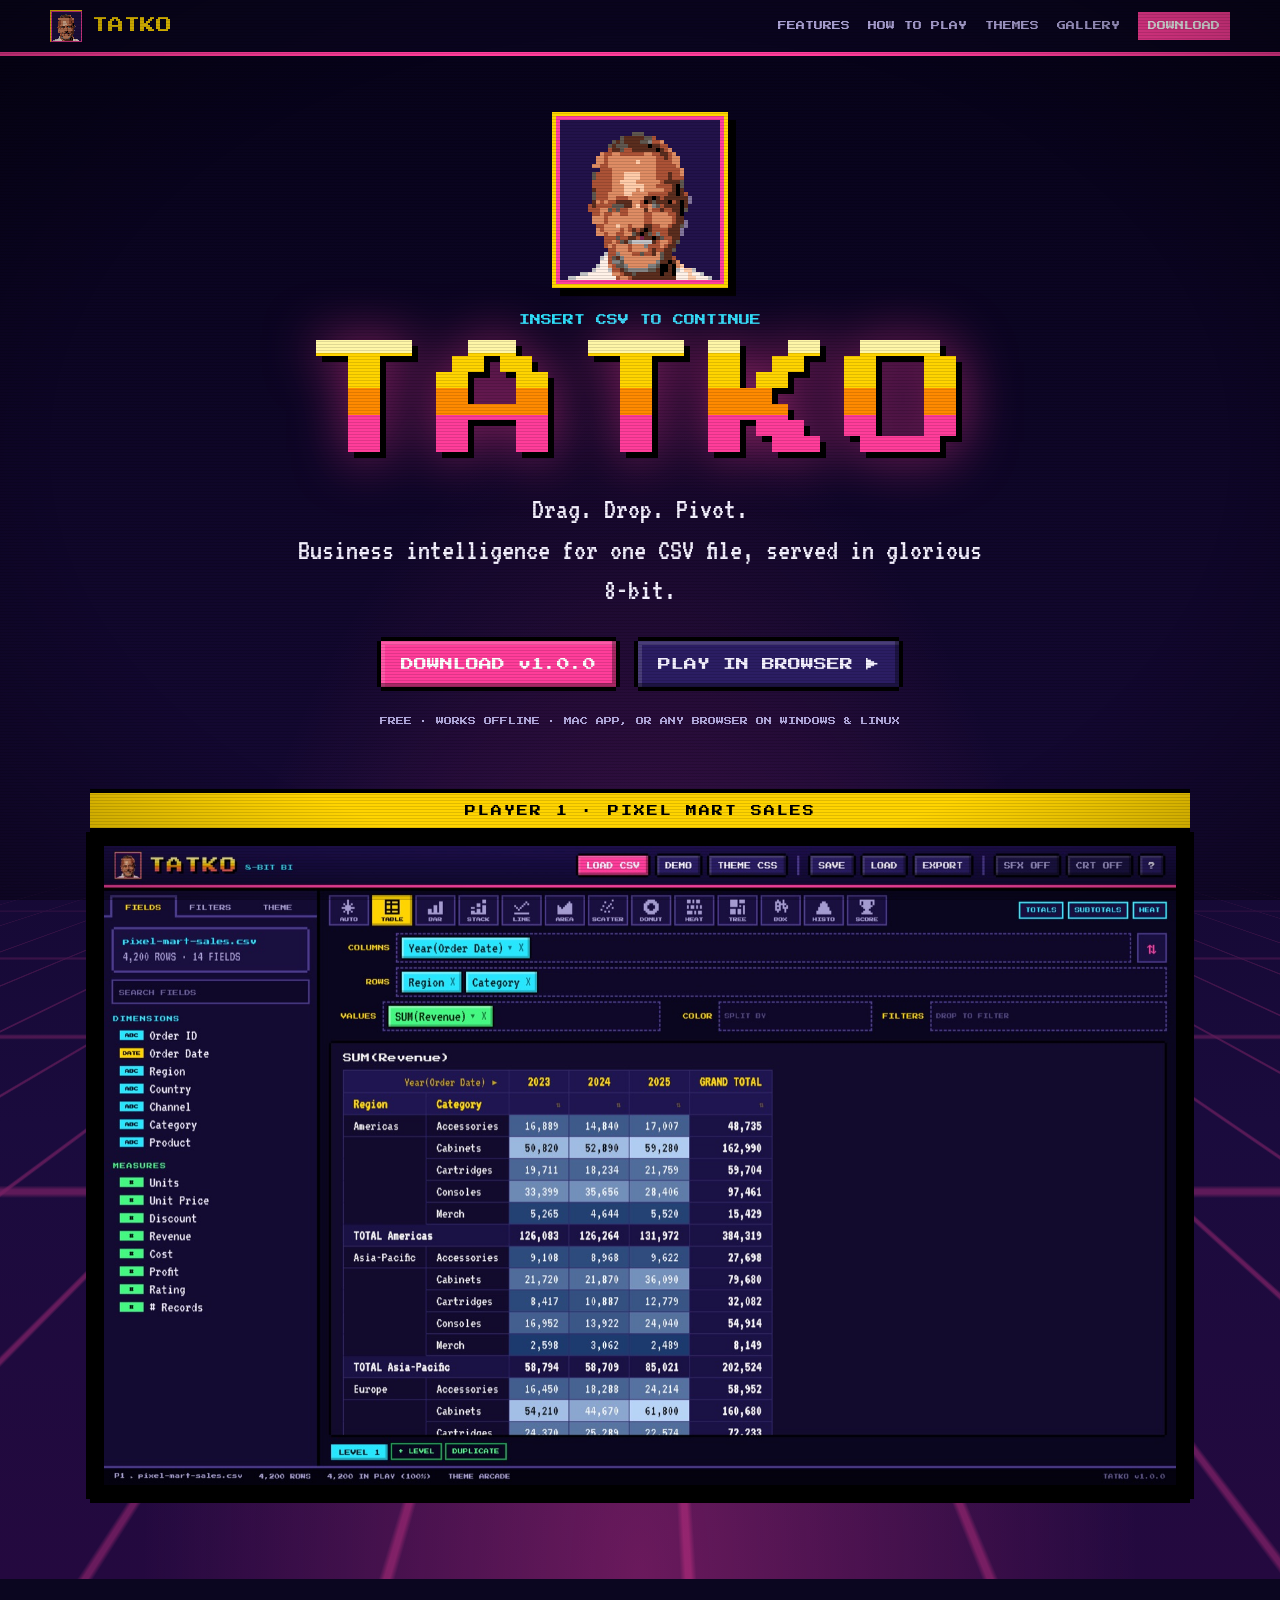
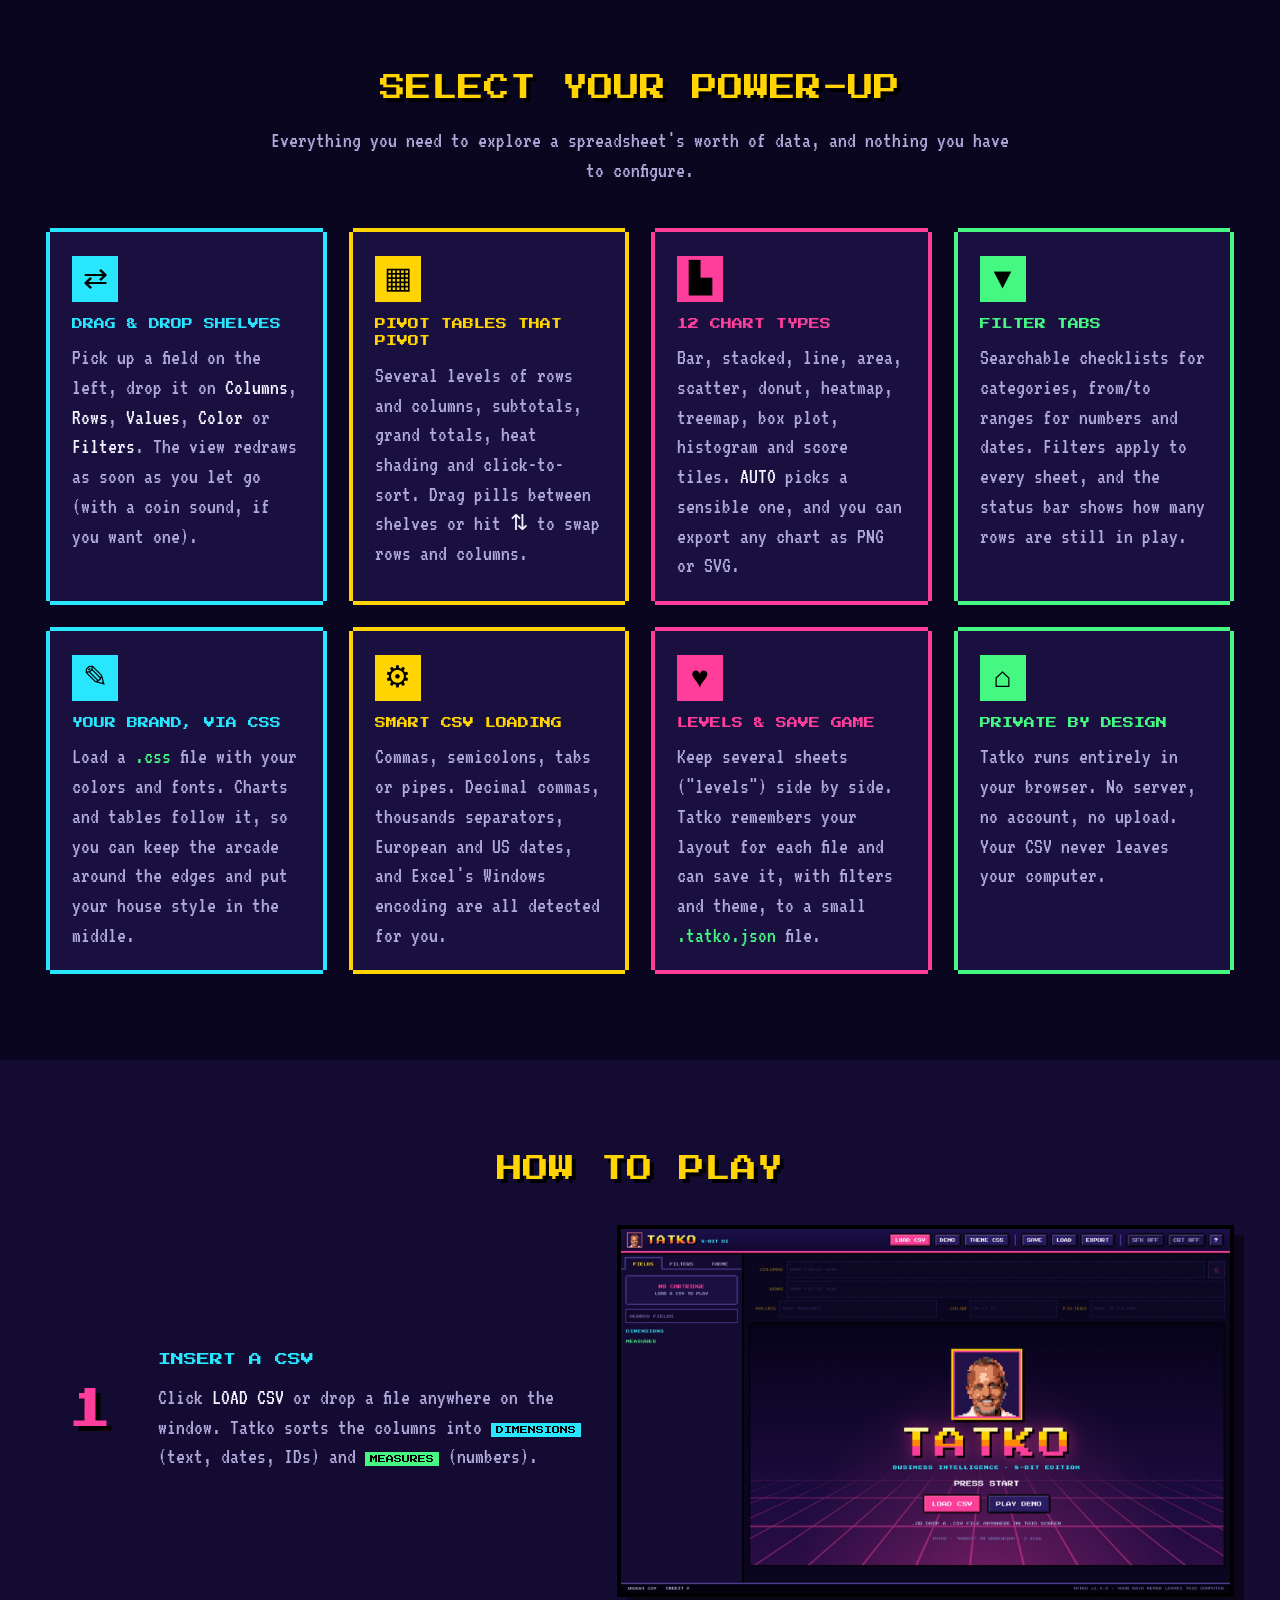
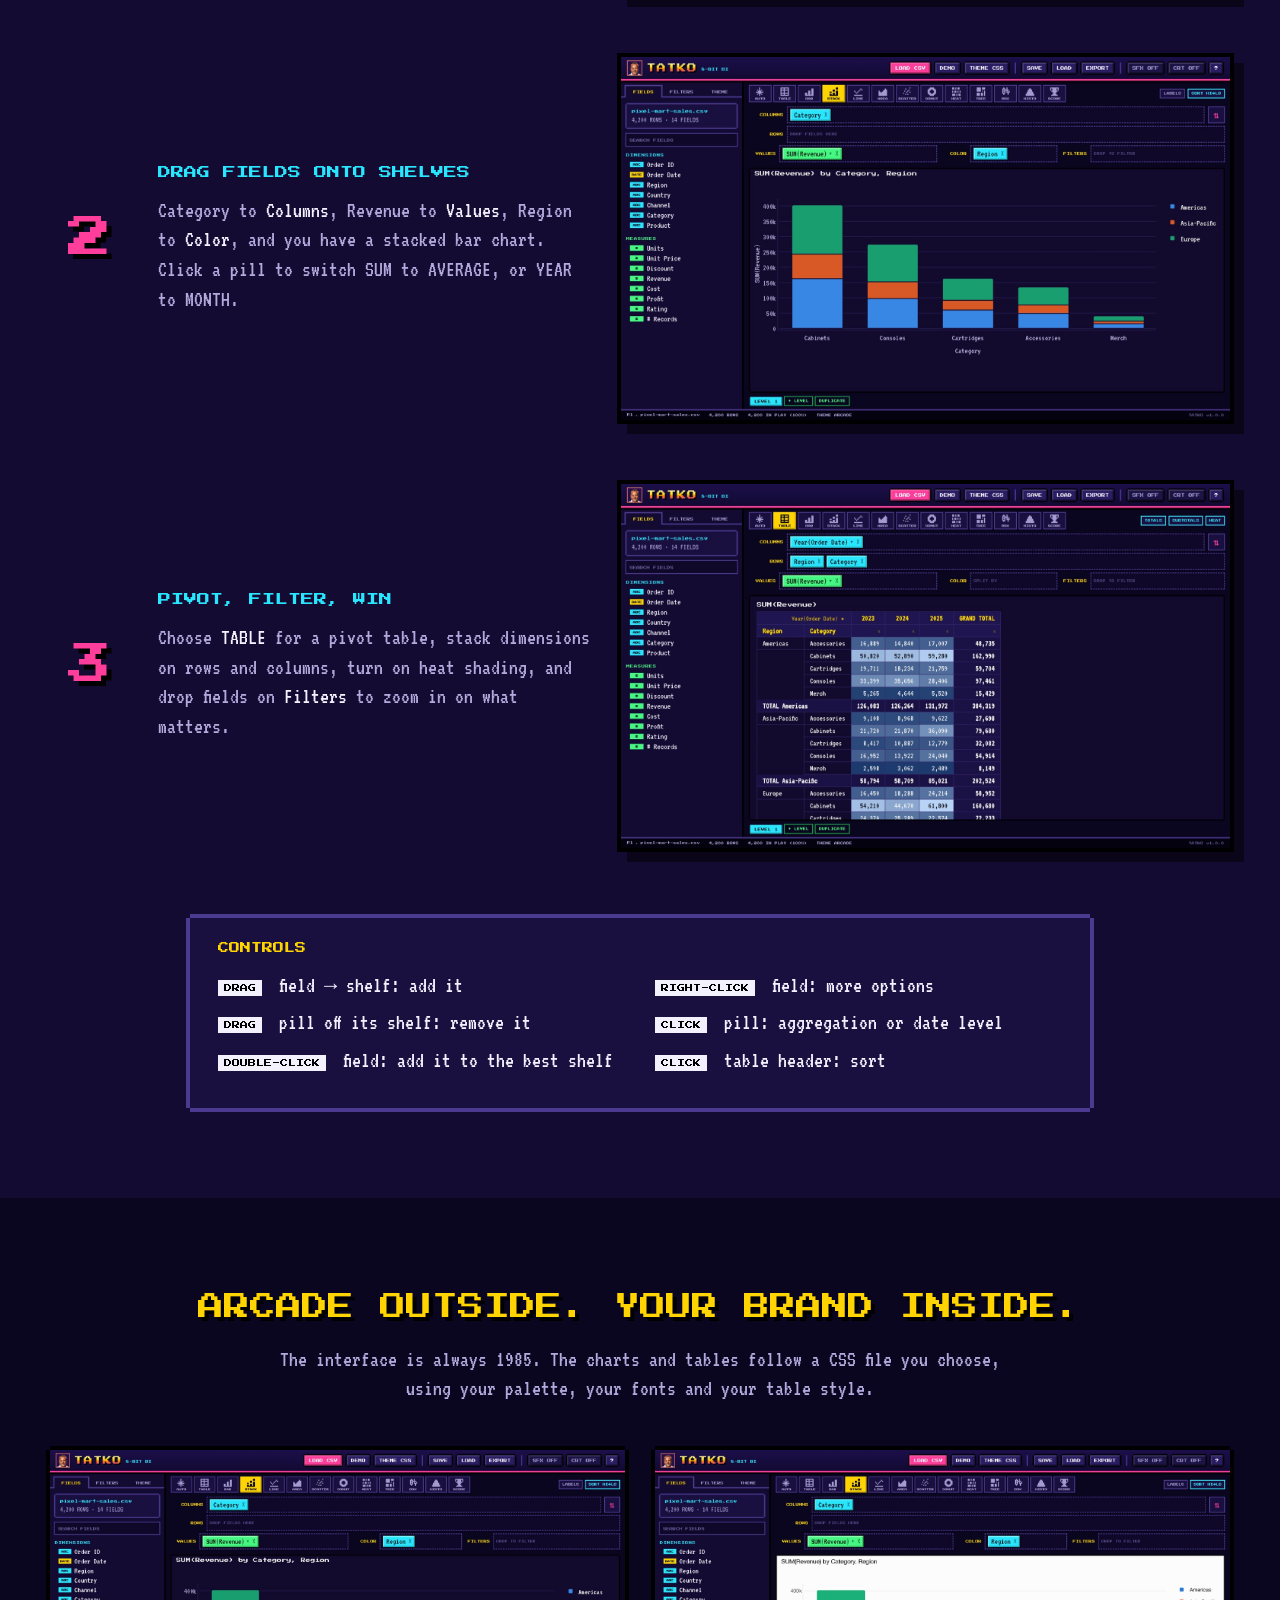
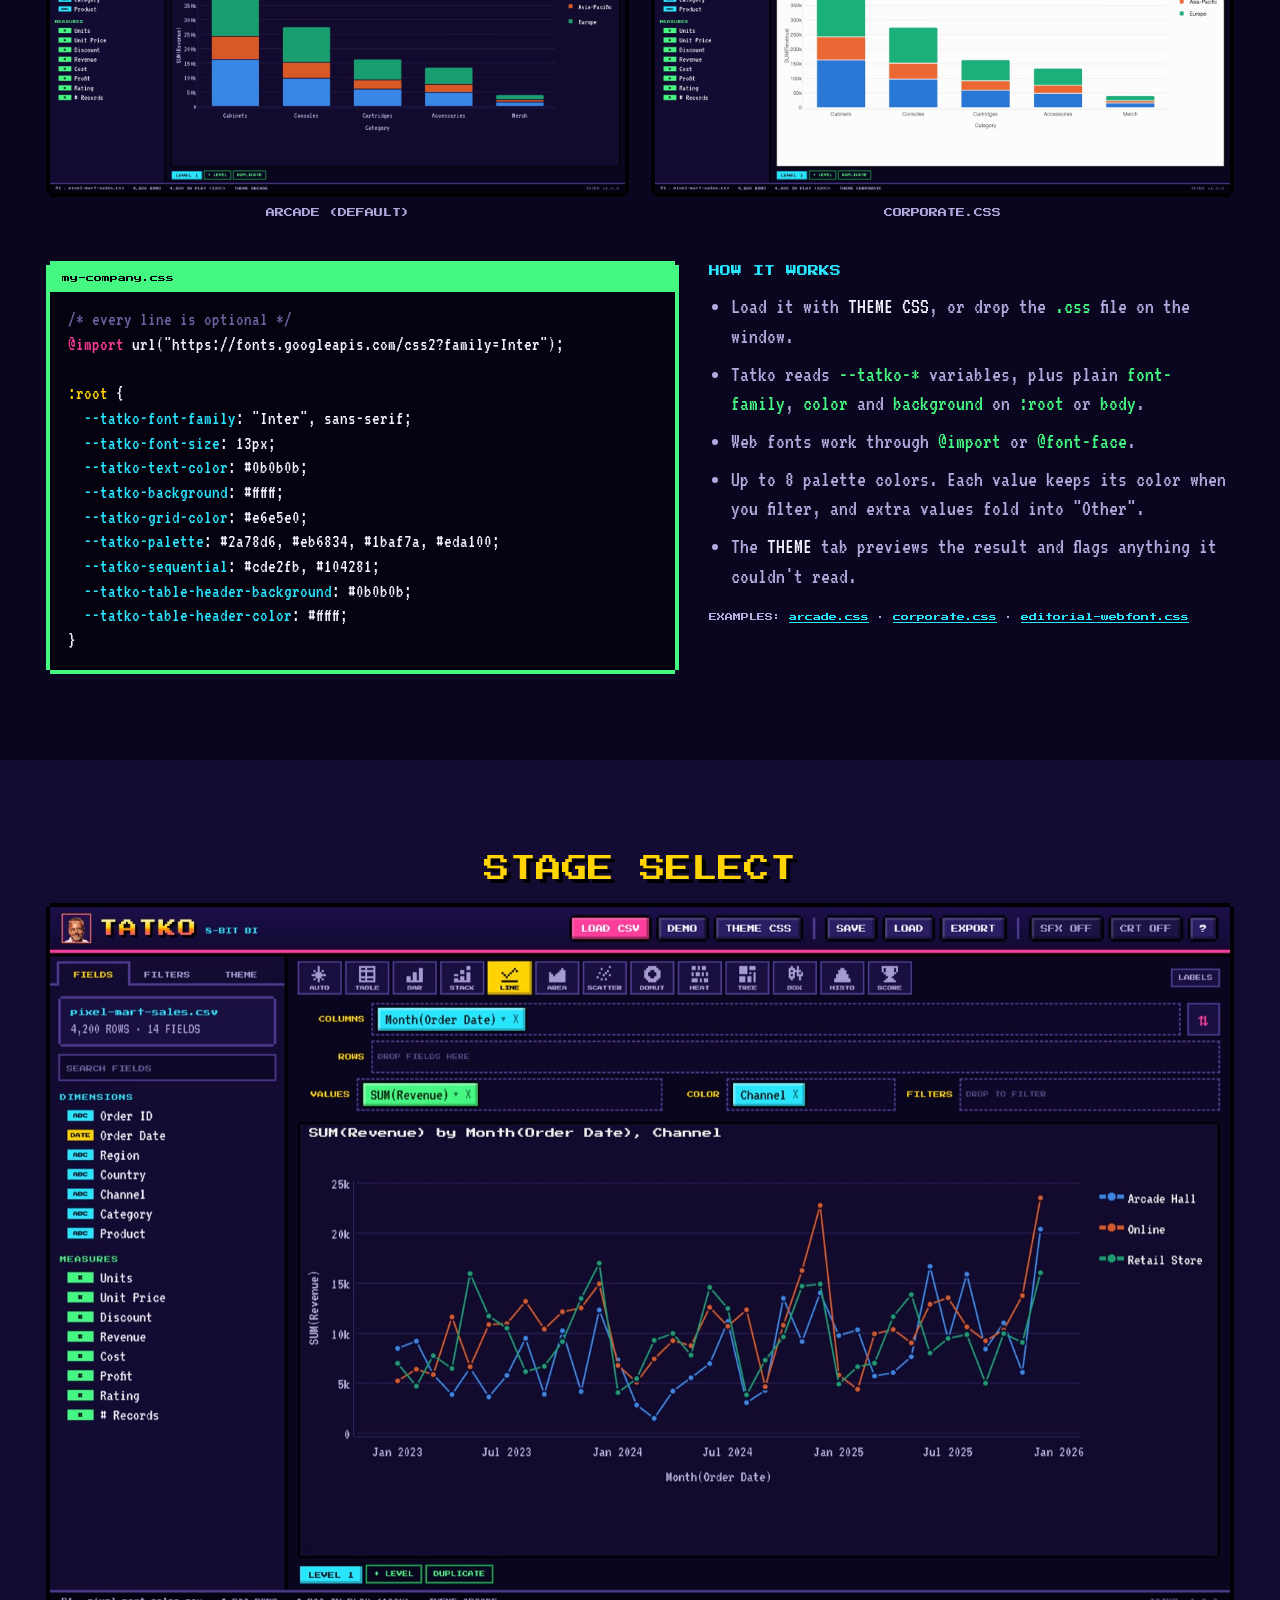
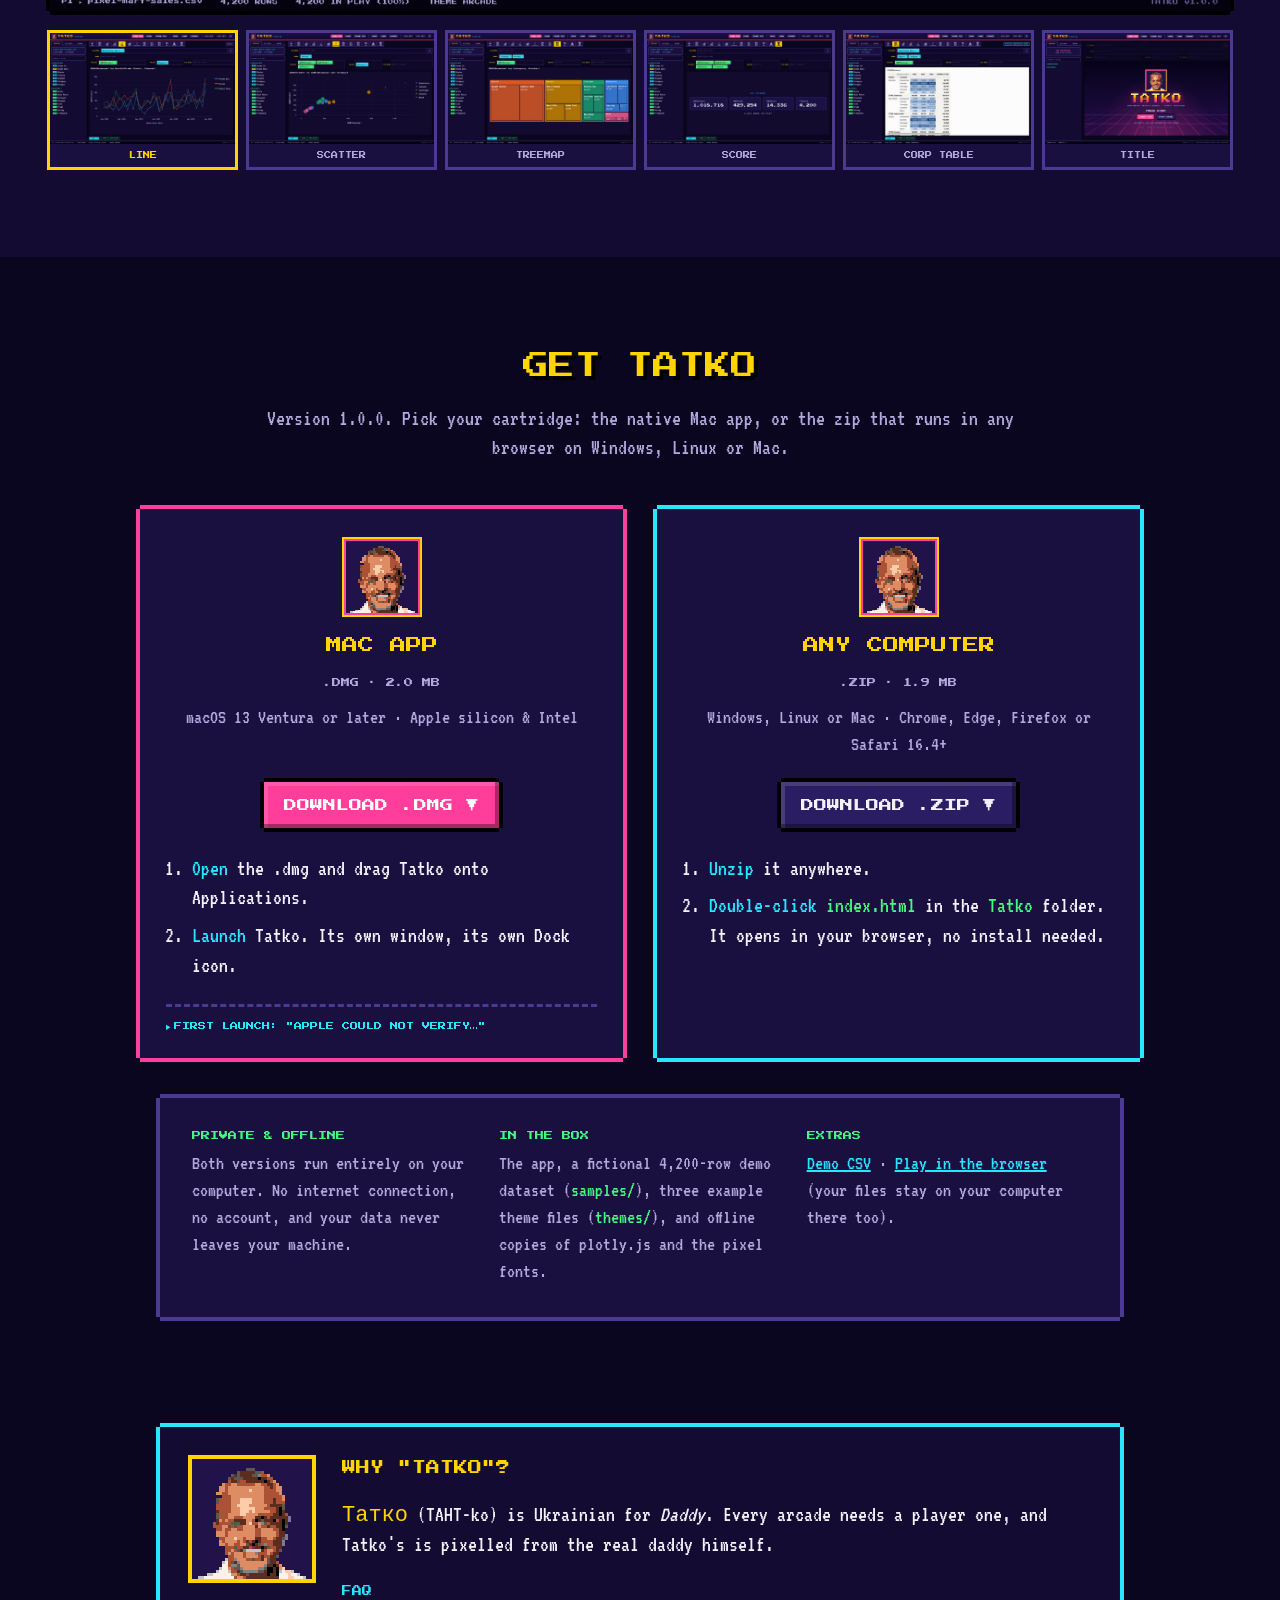
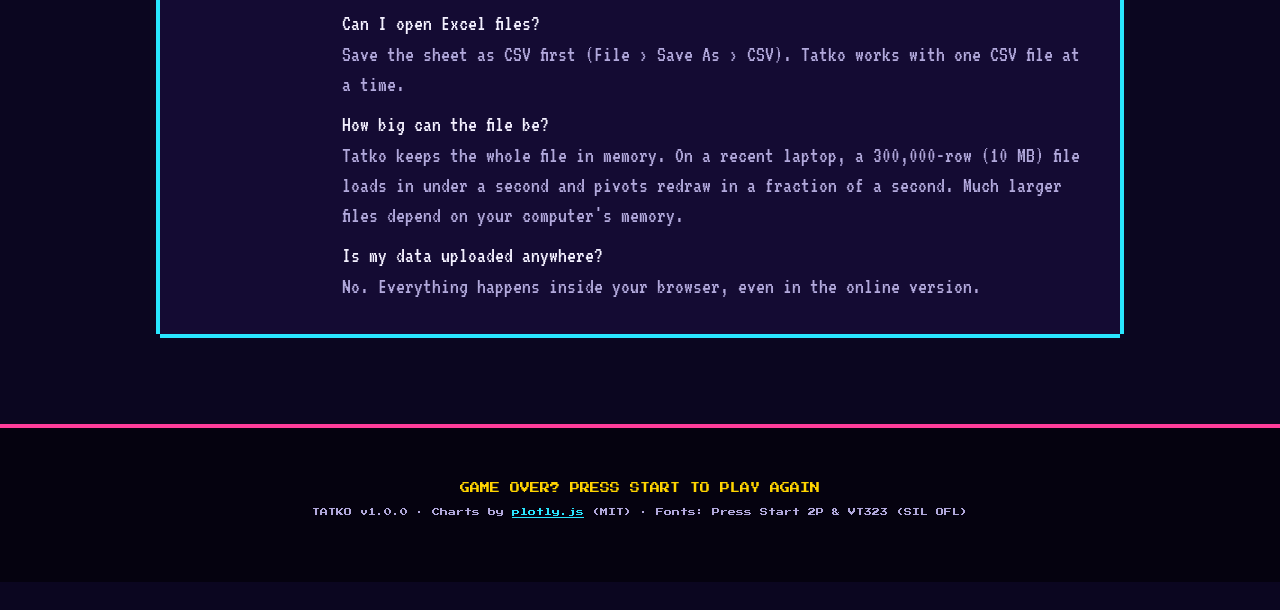
==== commit 5951e6ed: "Fix chart title overlapping small multiples; resize plot when panel count changes - Pin the chart ti" ====
--- a/website/index.html
+++ b/website/index.html
@@ -206,7 +206,7 @@
         <article class="platform p-mac">
           <img src="assets/icon-128.png" alt="" width="80" height="80" class="dl-icon">
           <h3>MAC APP</h3>
-          <p class="dl-meta">.DMG · <span data-size-dmg>1.8 MB</span></p>
+          <p class="dl-meta">.DMG · <span data-size-dmg>2.0 MB</span></p>
           <p class="platform-for">macOS 13 Ventura or later · Apple silicon &amp; Intel</p>
           <a class="btn btn-primary big" href="download/Tatko-latest.dmg" download>DOWNLOAD .DMG ▼</a>
           <ol class="install">
@@ -221,7 +221,7 @@
         <article class="platform p-zip">
           <img src="assets/icon-128.png" alt="" width="80" height="80" class="dl-icon">
           <h3>ANY COMPUTER</h3>
-          <p class="dl-meta">.ZIP · <span data-size>1.7 MB</span></p>
+          <p class="dl-meta">.ZIP · <span data-size>1.9 MB</span></p>
           <p class="platform-for">Windows, Linux or Mac · Chrome, Edge, Firefox or Safari 16.4+</p>
           <a class="btn big" href="download/Tatko-latest.zip" download>DOWNLOAD .ZIP ▼</a>
           <ol class="install">
